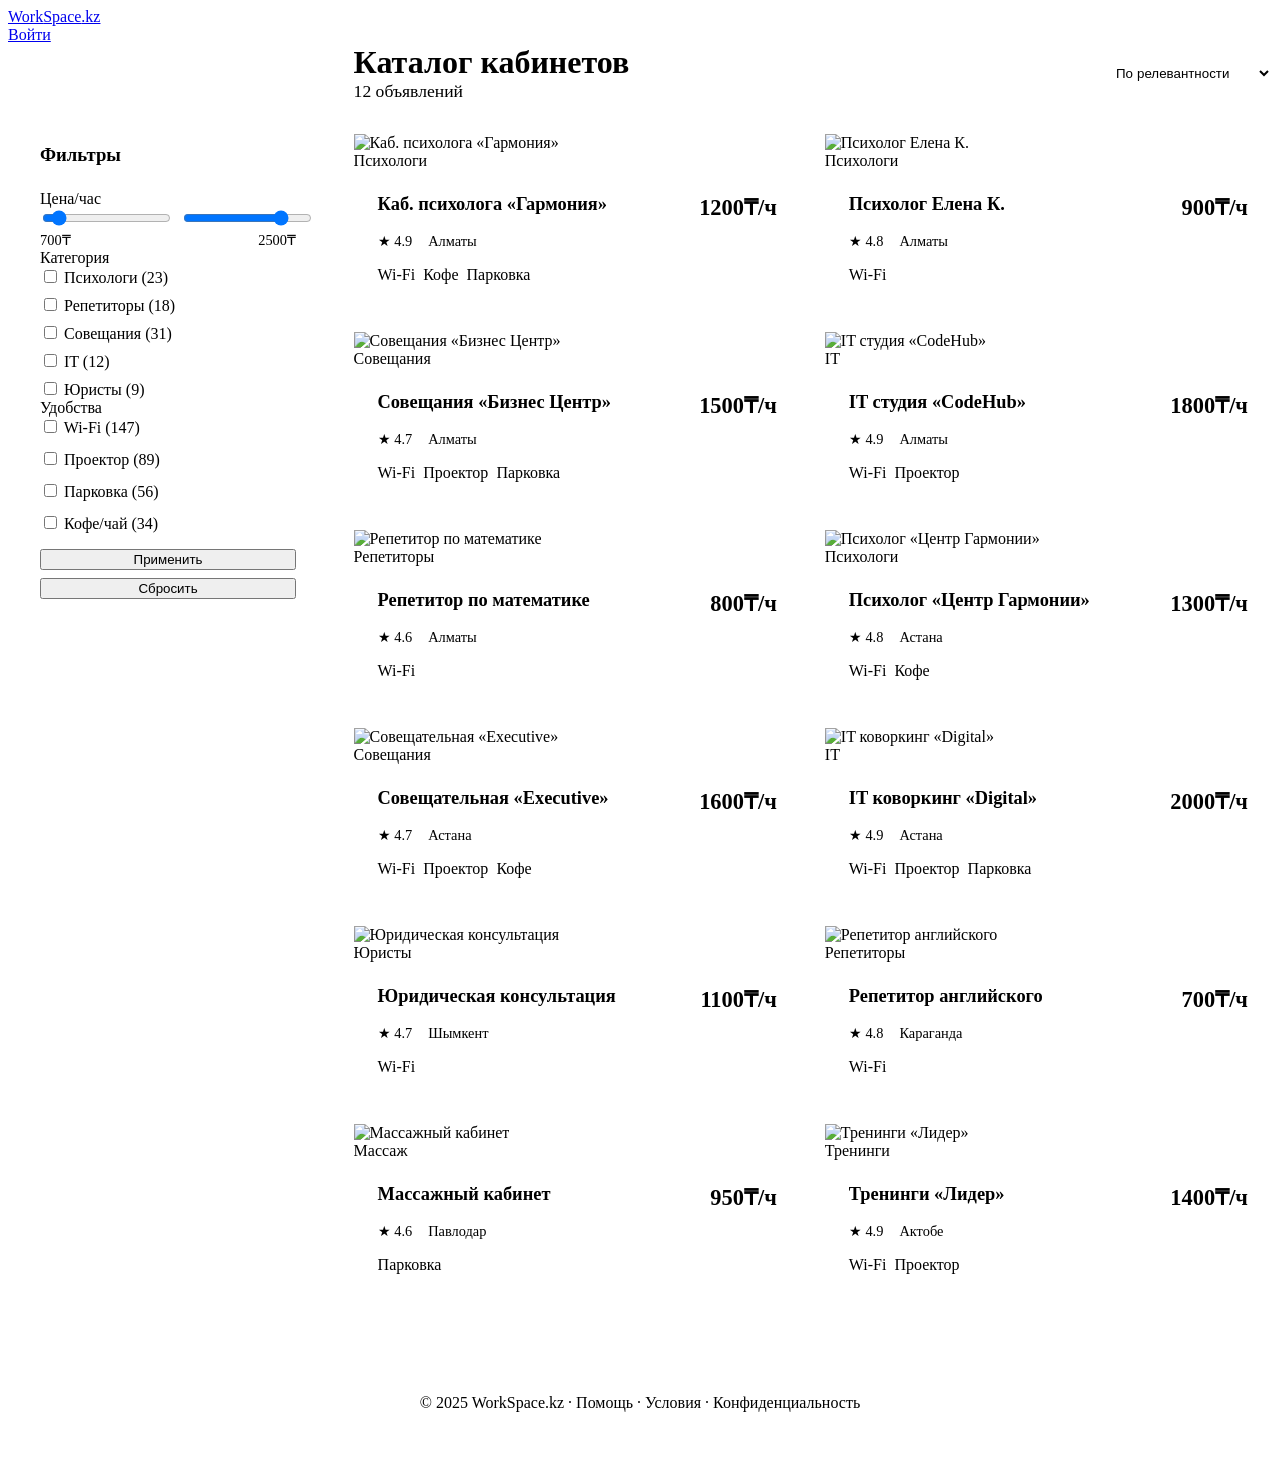
==== catalog.html @ 1d8a9a51 "feat: Enhance PWA capabilities and improve user experience - Added data attributes to body tags in i" ====
<!DOCTYPE html>
<html lang="ru">
<head>
  <meta charset="UTF-8">
  <meta name="viewport" content="width=device-width, initial-scale=1.0">
  <title>Каталог кабинетов — WorkSpace.kz</title>
  <link rel="preconnect" href="https://fonts.googleapis.com">
  <link rel="preconnect" href="https://fonts.gstatic.com" crossorigin>
  <link href="https://fonts.googleapis.com/css2?family=Syne:wght@400;600;700;800&family=DM+Sans:wght@300;400;500;600&display=swap" rel="stylesheet">
  <link rel="stylesheet" href="styles.css">
</head>
<body data-page="catalog">
<header>
  <a href="index.html" class="logo">Work<span>Space</span>.kz</a>
  <div class="nav-right" id="navRight">
    <a href="login.html" class="header-back">Войти</a>
  </div>
</header>

<main style="display: flex; align-items: flex-start; gap: 2vw; width: 100%;" id="catalogMain">
  <!-- Filters Sidebar -->
  <div id="filtersSidebar" style="position: sticky; top: 80px; width: 320px; height: fit-content; padding: 2rem 0; flex-shrink: 0;">
    <div class="page-card" style="padding: 2rem;">
      <div style="display:flex;justify-content:space-between;align-items:center;margin-bottom:1.5rem;">
        <h3 style="margin:0;">Фильтры</h3>
        <button id="filtersCloseBtn" onclick="toggleFilters()" style="display:none;background:none;border:none;color:var(--tx2);font-size:1.4rem;cursor:pointer;line-height:1;">×</button>
      </div>
      
      <!-- Price -->
      <div class="field-group">
        <label>Цена/час</label>
        <div style="display: flex; gap: 0.5rem;">
          <input type="range" id="priceMin" min="500" max="3000" value="700" style="flex: 1;">
          <input type="range" id="priceMax" min="500" max="3000" value="2500" style="flex: 1;">
        </div>
        <div style="display: flex; justify-content: space-between; font-size: 0.9rem; color: var(--tx2); margin-top: 0.25rem;">
          <span id="priceMinVal">700₸</span>
          <span id="priceMaxVal">2500₸</span>
        </div>
      </div>
      
      <!-- Category -->
      <div class="field-group">
        <label>Категория</label>
        <div style="display: flex; flex-direction: column; gap: 0.5rem;">
          <label><input type="checkbox" value="психолог"> Психологи (23)</label>
          <label><input type="checkbox" value="репетитор"> Репетиторы (18)</label>
          <label><input type="checkbox" value="совещание"> Совещания (31)</label>
          <label><input type="checkbox" value="IT"> IT (12)</label>
          <label><input type="checkbox" value="юрист"> Юристы (9)</label>
        </div>
      </div>
      
      <!-- Amenities -->
      <div class="field-group">
        <label>Удобства</label>
        <div style="display: flex; flex-direction: column; gap: 0.75rem;">
          <label><input type="checkbox" value="Wi-Fi"> Wi-Fi (147)</label>
          <label><input type="checkbox" value="Проектор"> Проектор (89)</label>
          <label><input type="checkbox" value="Парковка"> Парковка (56)</label>
          <label><input type="checkbox" value="Кофе"> Кофе/чай (34)</label>
        </div>
      </div>
      
      <button class="btn-primary" onclick="applyCatalogFilters()" style="width: 100%; margin-top: 1rem;">Применить</button>
      <button class="btn-secondary" onclick="resetFilters()" style="width: 100%; margin-top: 0.5rem;">Сбросить</button>
    </div>
  </div>

  <!-- Results -->
  <div style="flex: 1; min-width: 0;">
    <div style="display: flex; justify-content: space-between; align-items: center; margin-bottom: 2rem; flex-wrap: wrap; gap: 1rem;">
      <div>
        <h1 style="margin: 0; font-size: 2rem;">Каталог кабинетов</h1>
        <div id="resultsCount" style="color: var(--tx2); font-size: 1.1rem;">147 объявлений</div>
      </div>
      <div style="display: flex; gap: 1rem; flex-wrap: wrap; align-items: center;">
        <!-- Mobile filter toggle -->
        <button id="filterToggleBtn" onclick="toggleFilters()" style="display:none;padding:0.75rem 1rem;border:1px solid var(--bd);border-radius:var(--r-sm);background:var(--bg3);color:var(--tx);font-size:0.85rem;cursor:pointer;font-family:'DM Sans',sans-serif;font-weight:600;">
          🔧 Фильтры
        </button>
        <select id="sortSelect" style="padding: 0.75rem; border: 1px solid var(--bd); border-radius: var(--r-sm); background: var(--bg3); color: var(--tx); font-family:'DM Sans',sans-serif;">
          <option>По релевантности</option>
          <option>По цене (мин→макс)</option>
          <option>По рейтингу</option>
          <option>Новизна</option>
        </select>
      </div>
    </div>

    <div id="catalogLoader" style="display: flex; align-items: center; justify-content: center; padding: 4rem; color: var(--tx2);">
      <div style="width: 40px; height: 40px; border: 4px solid var(--bg3); border-top-color: var(--accent); border-radius: 50%; animation: spin 1s linear infinite;"></div>
      <span style="margin-left: 1rem;">Загрузка...</span>
    </div>
    
    <div id="catalogGrid" class="spaces-grid" style="display: none; grid-template-columns: repeat(auto-fill, minmax(340px, 1fr)); gap: 1.5rem;"></div>
  </div>
</main>

<footer style="text-align: center; padding: 3rem 2rem; color: var(--tx2); border-top: 1px solid var(--bd); margin-top: 3rem;">
  © 2025 WorkSpace.kz · Помощь · Условия · Конфиденциальность
</footer>

<div id="toast" class="toast"></div>

<script src="db.js"></script>
<script src="auth.js"></script>
<script src="api.js"></script>
<script src="data.js"></script>
<script src="main.js" defer></script>

<!-- PWA Service Worker -->
<script>
if ('serviceWorker' in navigator) {
  navigator.serviceWorker.register('/sw.js');
}
</script>

<style>
@media (max-width: 900px) {
  #catalogMain { flex-direction: column !important; }
  #filtersSidebar {
    position: static !important;
    width: 100% !important;
    padding: 0 !important;
    display: none;
  }
  #filtersSidebar.open { display: block; }
  #filterToggleBtn { display: flex !important; align-items: center; gap: 0.4rem; }
  #filtersCloseBtn { display: block !important; }
}
@media (max-width: 600px) {
  #catalogMain > div:last-child { padding-left: 0 !important; }
  #catalogGrid { grid-template-columns: 1fr !important; }
}
</style>
<script>
function toggleFilters() {
  document.getElementById('filtersSidebar').classList.toggle('open');
}

let catalogFilters = {};

async function loadCatalog() {
  updateNavbar(AuthManager?.currentUser || null);
  document.getElementById('catalogLoader').style.display = 'flex';
  document.getElementById('catalogGrid').style.display = 'none';

  try {
    await WorkSpaceDB.dbReady;
    const rooms = await Data.getRooms(catalogFilters);
    displayCatalogRooms(rooms);
    document.getElementById('resultsCount').textContent = `${rooms.length} объявлений`;
  } catch(e) {
    console.error('Catalog load error:', e);
    document.getElementById('catalogLoader').innerHTML = `<span style="color:var(--err);">Ошибка загрузки: ${e.message}</span>`;
    return;
  }

  document.getElementById('catalogLoader').style.display = 'none';
  document.getElementById('catalogGrid').style.display = 'grid';
}

function displayCatalogRooms(rooms) {
  const grid = document.getElementById('catalogGrid');
  grid.innerHTML = rooms.map(room => `
    <div class="space-card" onclick="window.open('room.html?id=${room.id}', '_self')" style="cursor: pointer;">
      <div class="space-img-container">
        <img src="${room.img || ''}" alt="${room.title}" class="space-img" onerror="this.onerror=null;this.src='https://placehold.co/600x400/18181C/5A5A62?text=Нет+фото';">
        <div class="card-label">${room.category}</div>
      </div>
      <div style="padding: 1.5rem;">
        <div style="display: flex; justify-content: space-between; margin-bottom: 0.75rem;">
          <h3 style="font-size: 1.15rem; margin: 0;">${room.title}</h3>
          <div style="font-size: 1.4rem; font-weight: 800; color: var(--accent);">${room.price}₸/ч</div>
        </div>
        <div style="display: flex; gap: 1rem; margin-bottom: 1rem; font-size: 0.9rem;">
          <div style="color: var(--ok);">★ ${room.rating}</div>
          <div style="color: var(--tx2);">${room.city}</div>
        </div>
        <div style="display: flex; flex-wrap: wrap; gap: 0.5rem;">
          ${room.amenities.slice(0, 3).map(a => `<span class="badge">${a}</span>`).join('')}
          ${room.amenities.length > 3 ? '<span class="badge">+ещё</span>' : ''}
        </div>
      </div>
    </div>
  `).join('');
}

function applyCatalogFilters() {
  catalogFilters.priceMin = parseInt(document.getElementById('priceMin').value);
  catalogFilters.priceMax = parseInt(document.getElementById('priceMax').value);
  loadCatalog();
}

function resetFilters() {
  catalogFilters = {};
  document.getElementById('priceMin').value = '700';
  document.getElementById('priceMax').value = '2500';
  document.querySelectorAll('input[type="checkbox"]').forEach(cb => cb.checked = false);
  loadCatalog();
}

document.addEventListener('DOMContentLoaded', loadCatalog);
</script>
</body>
</html>
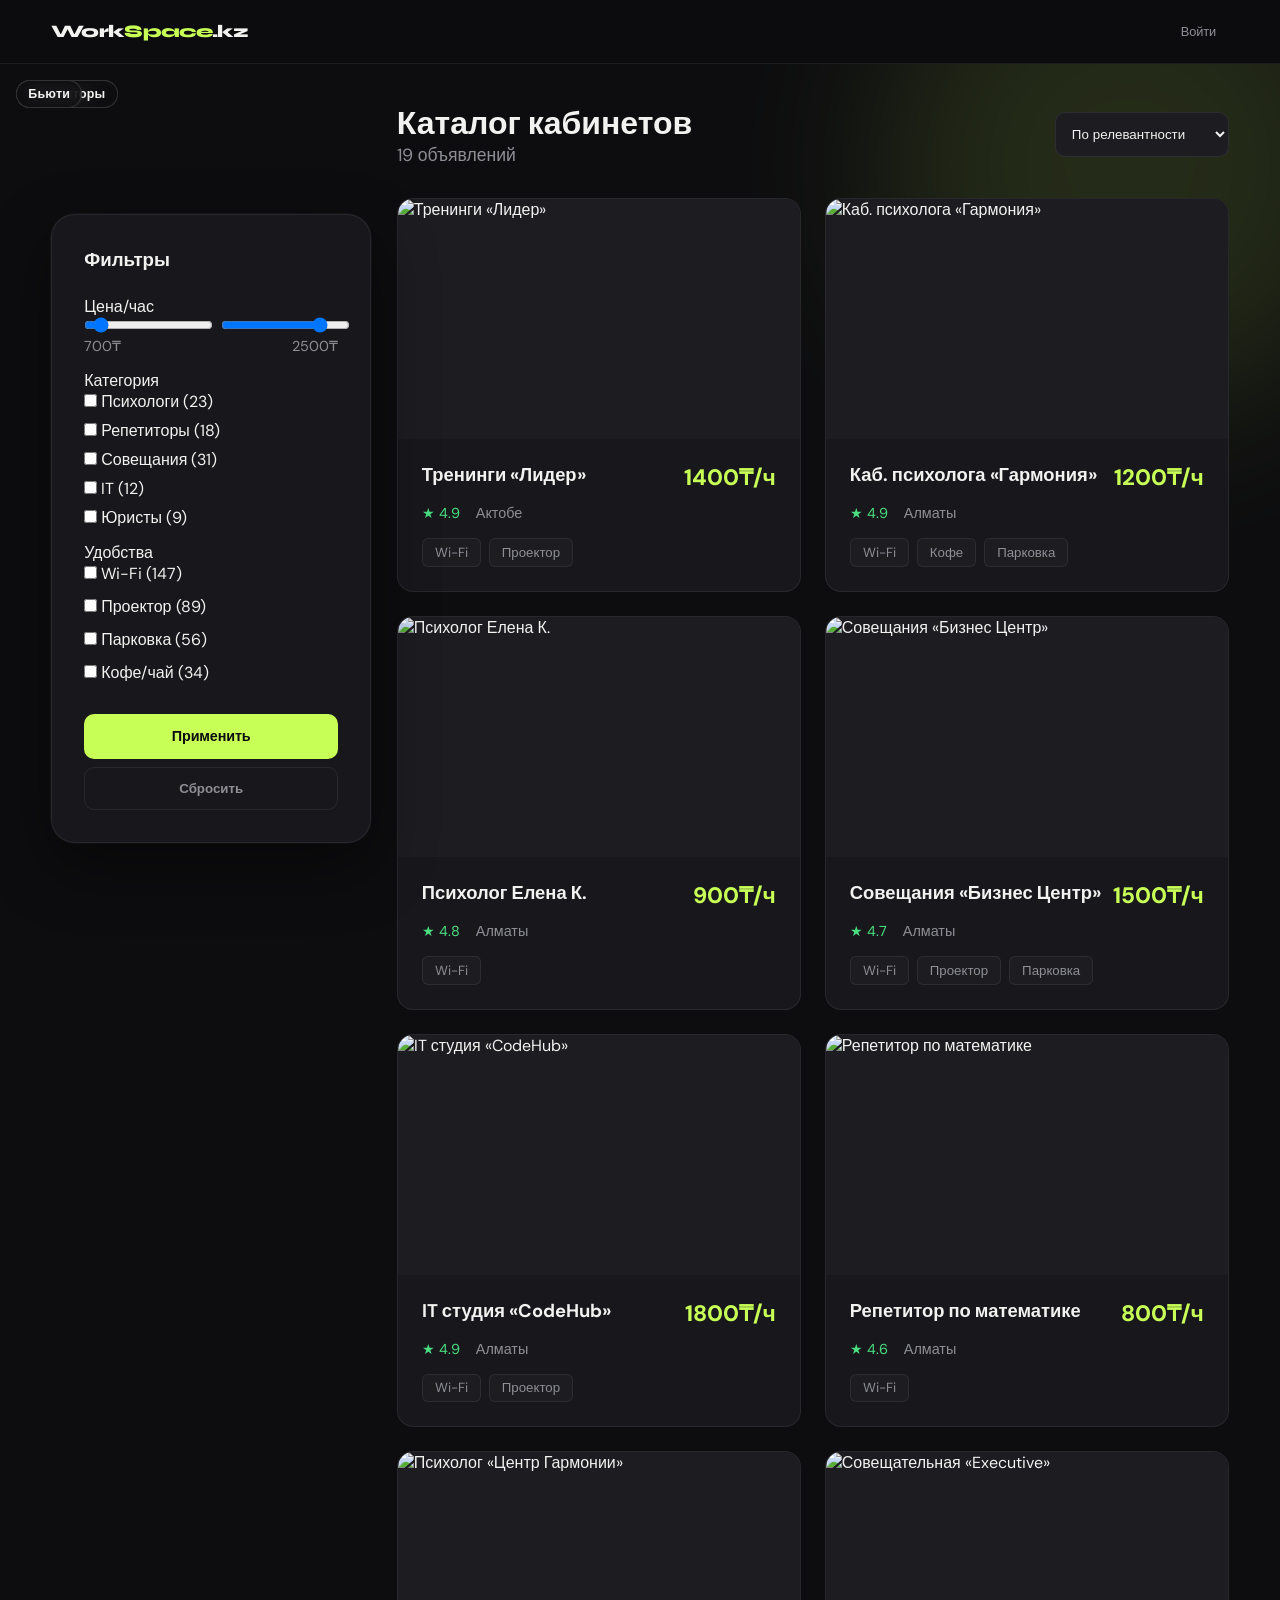
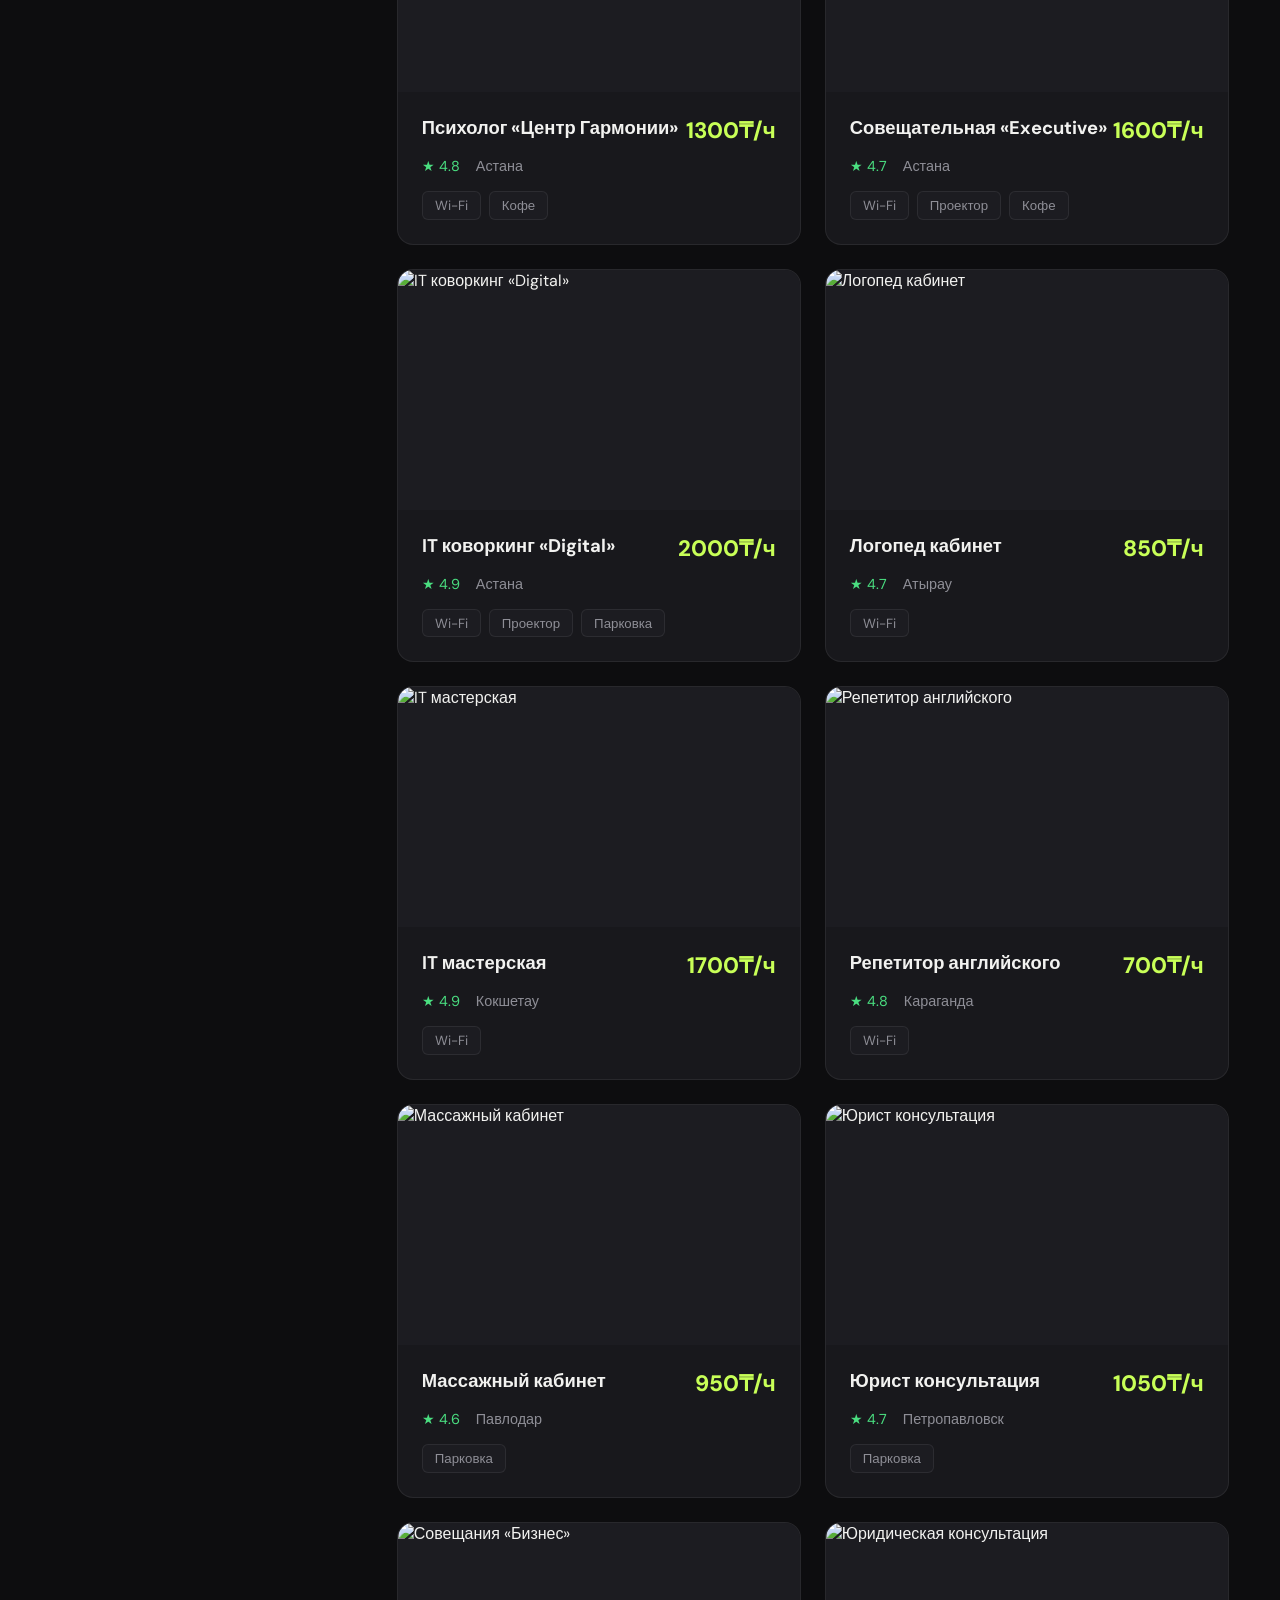
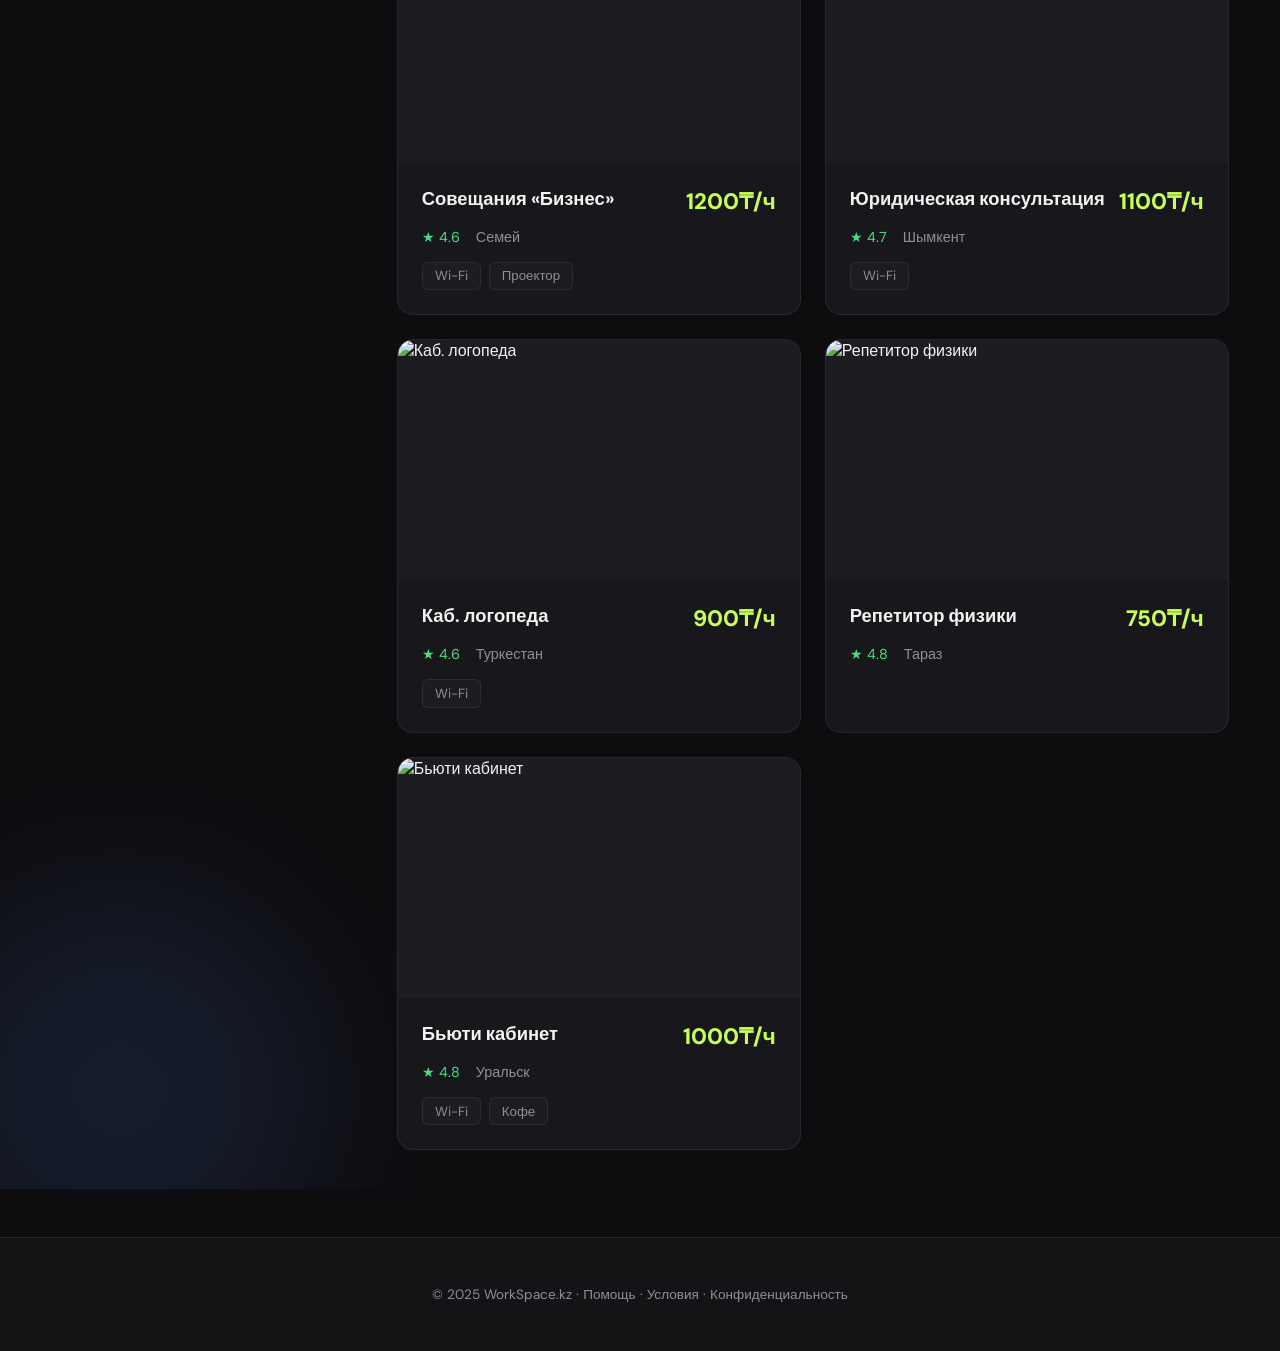
==== commit a913f105: "refactor: remove redundant inline scripts and styles from catalog.html to improve code structure and" ====
--- a/catalog.html
+++ b/catalog.html
@@ -1,169 +1,213 @@
 <!DOCTYPE html>
 <html lang="ru">
+
 <head>
   <meta charset="UTF-8">
   <meta name="viewport" content="width=device-width, initial-scale=1.0">
   <title>Каталог кабинетов — WorkSpace.kz</title>
   <link rel="preconnect" href="https://fonts.googleapis.com">
   <link rel="preconnect" href="https://fonts.gstatic.com" crossorigin>
-  <link href="https://fonts.googleapis.com/css2?family=Syne:wght@400;600;700;800&family=DM+Sans:wght@300;400;500;600&display=swap" rel="stylesheet">
+  <link
+    href="https://fonts.googleapis.com/css2?family=Syne:wght@400;600;700;800&family=DM+Sans:wght@300;400;500;600&display=swap"
+    rel="stylesheet">
   <link rel="stylesheet" href="styles.css">
 </head>
+
 <body data-page="catalog">
-<header>
-  <a href="index.html" class="logo">Work<span>Space</span>.kz</a>
-  <div class="nav-right" id="navRight">
-    <a href="login.html" class="header-back">Войти</a>
-  </div>
-</header>
-
-<main style="display: flex; align-items: flex-start; gap: 2vw; width: 100%;" id="catalogMain">
-  <!-- Filters Sidebar -->
-  <div id="filtersSidebar" style="position: sticky; top: 80px; width: 320px; height: fit-content; padding: 2rem 0; flex-shrink: 0;">
-    <div class="page-card" style="padding: 2rem;">
-      <div style="display:flex;justify-content:space-between;align-items:center;margin-bottom:1.5rem;">
-        <h3 style="margin:0;">Фильтры</h3>
-        <button id="filtersCloseBtn" onclick="toggleFilters()" style="display:none;background:none;border:none;color:var(--tx2);font-size:1.4rem;cursor:pointer;line-height:1;">×</button>
-      </div>
-      
-      <!-- Price -->
-      <div class="field-group">
-        <label>Цена/час</label>
-        <div style="display: flex; gap: 0.5rem;">
-          <input type="range" id="priceMin" min="500" max="3000" value="700" style="flex: 1;">
-          <input type="range" id="priceMax" min="500" max="3000" value="2500" style="flex: 1;">
-        </div>
-        <div style="display: flex; justify-content: space-between; font-size: 0.9rem; color: var(--tx2); margin-top: 0.25rem;">
-          <span id="priceMinVal">700₸</span>
-          <span id="priceMaxVal">2500₸</span>
-        </div>
-      </div>
-      
-      <!-- Category -->
-      <div class="field-group">
-        <label>Категория</label>
-        <div style="display: flex; flex-direction: column; gap: 0.5rem;">
-          <label><input type="checkbox" value="психолог"> Психологи (23)</label>
-          <label><input type="checkbox" value="репетитор"> Репетиторы (18)</label>
-          <label><input type="checkbox" value="совещание"> Совещания (31)</label>
-          <label><input type="checkbox" value="IT"> IT (12)</label>
-          <label><input type="checkbox" value="юрист"> Юристы (9)</label>
-        </div>
-      </div>
-      
-      <!-- Amenities -->
-      <div class="field-group">
-        <label>Удобства</label>
-        <div style="display: flex; flex-direction: column; gap: 0.75rem;">
-          <label><input type="checkbox" value="Wi-Fi"> Wi-Fi (147)</label>
-          <label><input type="checkbox" value="Проектор"> Проектор (89)</label>
-          <label><input type="checkbox" value="Парковка"> Парковка (56)</label>
-          <label><input type="checkbox" value="Кофе"> Кофе/чай (34)</label>
-        </div>
-      </div>
-      
-      <button class="btn-primary" onclick="applyCatalogFilters()" style="width: 100%; margin-top: 1rem;">Применить</button>
-      <button class="btn-secondary" onclick="resetFilters()" style="width: 100%; margin-top: 0.5rem;">Сбросить</button>
-    </div>
-  </div>
-
-  <!-- Results -->
-  <div style="flex: 1; min-width: 0;">
-    <div style="display: flex; justify-content: space-between; align-items: center; margin-bottom: 2rem; flex-wrap: wrap; gap: 1rem;">
-      <div>
-        <h1 style="margin: 0; font-size: 2rem;">Каталог кабинетов</h1>
-        <div id="resultsCount" style="color: var(--tx2); font-size: 1.1rem;">147 объявлений</div>
-      </div>
-      <div style="display: flex; gap: 1rem; flex-wrap: wrap; align-items: center;">
-        <!-- Mobile filter toggle -->
-        <button id="filterToggleBtn" onclick="toggleFilters()" style="display:none;padding:0.75rem 1rem;border:1px solid var(--bd);border-radius:var(--r-sm);background:var(--bg3);color:var(--tx);font-size:0.85rem;cursor:pointer;font-family:'DM Sans',sans-serif;font-weight:600;">
-          🔧 Фильтры
-        </button>
-        <select id="sortSelect" style="padding: 0.75rem; border: 1px solid var(--bd); border-radius: var(--r-sm); background: var(--bg3); color: var(--tx); font-family:'DM Sans',sans-serif;">
-          <option>По релевантности</option>
-          <option>По цене (мин→макс)</option>
-          <option>По рейтингу</option>
-          <option>Новизна</option>
-        </select>
-      </div>
-    </div>
-
-    <div id="catalogLoader" style="display: flex; align-items: center; justify-content: center; padding: 4rem; color: var(--tx2);">
-      <div style="width: 40px; height: 40px; border: 4px solid var(--bg3); border-top-color: var(--accent); border-radius: 50%; animation: spin 1s linear infinite;"></div>
-      <span style="margin-left: 1rem;">Загрузка...</span>
-    </div>
-    
-    <div id="catalogGrid" class="spaces-grid" style="display: none; grid-template-columns: repeat(auto-fill, minmax(340px, 1fr)); gap: 1.5rem;"></div>
-  </div>
-</main>
-
-<footer style="text-align: center; padding: 3rem 2rem; color: var(--tx2); border-top: 1px solid var(--bd); margin-top: 3rem;">
-  © 2025 WorkSpace.kz · Помощь · Условия · Конфиденциальность
-</footer>
-
-<div id="toast" class="toast"></div>
-
-<script src="db.js"></script>
-<script src="auth.js"></script>
-<script src="api.js"></script>
-<script src="data.js"></script>
-<script src="main.js" defer></script>
-
-<!-- PWA Service Worker -->
-<script>
-if ('serviceWorker' in navigator) {
-  navigator.serviceWorker.register('/sw.js');
-}
-</script>
-
-<style>
-@media (max-width: 900px) {
-  #catalogMain { flex-direction: column !important; }
-  #filtersSidebar {
-    position: static !important;
-    width: 100% !important;
-    padding: 0 !important;
-    display: none;
-  }
-  #filtersSidebar.open { display: block; }
-  #filterToggleBtn { display: flex !important; align-items: center; gap: 0.4rem; }
-  #filtersCloseBtn { display: block !important; }
-}
-@media (max-width: 600px) {
-  #catalogMain > div:last-child { padding-left: 0 !important; }
-  #catalogGrid { grid-template-columns: 1fr !important; }
-}
-</style>
-<script>
-function toggleFilters() {
-  document.getElementById('filtersSidebar').classList.toggle('open');
-}
-
-let catalogFilters = {};
-
-async function loadCatalog() {
-  updateNavbar(AuthManager?.currentUser || null);
-  document.getElementById('catalogLoader').style.display = 'flex';
-  document.getElementById('catalogGrid').style.display = 'none';
-
-  try {
-    await WorkSpaceDB.dbReady;
-    const rooms = await Data.getRooms(catalogFilters);
-    displayCatalogRooms(rooms);
-    document.getElementById('resultsCount').textContent = `${rooms.length} объявлений`;
-  } catch(e) {
-    console.error('Catalog load error:', e);
-    document.getElementById('catalogLoader').innerHTML = `<span style="color:var(--err);">Ошибка загрузки: ${e.message}</span>`;
-    return;
-  }
-
-  document.getElementById('catalogLoader').style.display = 'none';
-  document.getElementById('catalogGrid').style.display = 'grid';
-}
-
-function displayCatalogRooms(rooms) {
-  const grid = document.getElementById('catalogGrid');
-  grid.innerHTML = rooms.map(room => `
+  <header>
+    <a href="index.html" class="logo">Work<span>Space</span>.kz</a>
+    <div class="nav-right" id="navRight">
+      <a href="login.html" class="header-back">Войти</a>
+    </div>
+  </header>
+
+  <main style="display: flex; align-items: flex-start; gap: 2vw; width: 100%;" id="catalogMain">
+    <!-- Filters Sidebar -->
+    <div id="filtersSidebar"
+      style="position: sticky; top: 80px; width: 320px; height: fit-content; padding: 2rem 0; flex-shrink: 0;">
+      <div class="page-card" style="padding: 2rem;">
+        <div style="display:flex;justify-content:space-between;align-items:center;margin-bottom:1.5rem;">
+          <h3 style="margin:0;">Фильтры</h3>
+          <button id="filtersCloseBtn" onclick="toggleFilters()"
+            style="display:none;background:none;border:none;color:var(--tx2);font-size:1.4rem;cursor:pointer;line-height:1;">×</button>
+        </div>
+
+        <!-- Price -->
+        <div class="field-group">
+          <label>Цена/час</label>
+          <div style="display: flex; gap: 0.5rem;">
+            <input type="range" id="priceMin" min="500" max="3000" value="700" style="flex: 1;">
+            <input type="range" id="priceMax" min="500" max="3000" value="2500" style="flex: 1;">
+          </div>
+          <div
+            style="display: flex; justify-content: space-between; font-size: 0.9rem; color: var(--tx2); margin-top: 0.25rem;">
+            <span id="priceMinVal">700₸</span>
+            <span id="priceMaxVal">2500₸</span>
+          </div>
+        </div>
+
+        <!-- Category -->
+        <div class="field-group">
+          <label>Категория</label>
+          <div id="filterCategories" style="display: flex; flex-direction: column; gap: 0.5rem;">
+            <label><input type="checkbox" value="психологи"> Психологи (23)</label>
+            <label><input type="checkbox" value="репетиторы"> Репетиторы (18)</label>
+            <label><input type="checkbox" value="совещания"> Совещания (31)</label>
+            <label><input type="checkbox" value="IT"> IT (12)</label>
+            <label><input type="checkbox" value="юристы"> Юристы (9)</label>
+          </div>
+        </div>
+
+        <!-- Amenities -->
+        <div class="field-group">
+          <label>Удобства</label>
+          <div id="filterAmenities" style="display: flex; flex-direction: column; gap: 0.75rem;">
+            <label><input type="checkbox" value="Wi-Fi"> Wi-Fi (147)</label>
+            <label><input type="checkbox" value="Проектор"> Проектор (89)</label>
+            <label><input type="checkbox" value="Парковка"> Парковка (56)</label>
+            <label><input type="checkbox" value="Кофе"> Кофе/чай (34)</label>
+          </div>
+        </div>
+
+        <button class="btn-primary" onclick="applyCatalogFilters()"
+          style="width: 100%; margin-top: 1rem;">Применить</button>
+        <button class="btn-secondary" onclick="resetFilters()"
+          style="width: 100%; margin-top: 0.5rem;">Сбросить</button>
+      </div>
+    </div>
+
+    <!-- Results -->
+    <div style="flex: 1; min-width: 0;">
+      <div
+        style="display: flex; justify-content: space-between; align-items: center; margin-bottom: 2rem; flex-wrap: wrap; gap: 1rem;">
+        <div>
+          <h1 style="margin: 0; font-size: 2rem;">Каталог кабинетов</h1>
+          <div id="resultsCount" style="color: var(--tx2); font-size: 1.1rem;">147 объявлений</div>
+        </div>
+        <div style="display: flex; gap: 1rem; flex-wrap: wrap; align-items: center;">
+          <!-- Mobile filter toggle -->
+          <button id="filterToggleBtn" onclick="toggleFilters()"
+            style="display:none;padding:0.75rem 1rem;border:1px solid var(--bd);border-radius:var(--r-sm);background:var(--bg3);color:var(--tx);font-size:0.85rem;cursor:pointer;font-family:'DM Sans',sans-serif;font-weight:600;">
+            🔧 Фильтры
+          </button>
+          <select id="sortSelect"
+            style="padding: 0.75rem; border: 1px solid var(--bd); border-radius: var(--r-sm); background: var(--bg3); color: var(--tx); font-family:'DM Sans',sans-serif;">
+            <option>По релевантности</option>
+            <option>По цене (мин→макс)</option>
+            <option>По рейтингу</option>
+            <option>Новизна</option>
+          </select>
+        </div>
+      </div>
+
+      <div id="catalogLoader"
+        style="display: flex; align-items: center; justify-content: center; padding: 4rem; color: var(--tx2);">
+        <div
+          style="width: 40px; height: 40px; border: 4px solid var(--bg3); border-top-color: var(--accent); border-radius: 50%; animation: spin 1s linear infinite;">
+        </div>
+        <span style="margin-left: 1rem;">Загрузка...</span>
+      </div>
+
+      <div id="catalogGrid" class="spaces-grid"
+        style="display: none; grid-template-columns: repeat(auto-fill, minmax(340px, 1fr)); gap: 1.5rem;"></div>
+    </div>
+  </main>
+
+  <footer
+    style="text-align: center; padding: 3rem 2rem; color: var(--tx2); border-top: 1px solid var(--bd); margin-top: 3rem;">
+    © 2025 WorkSpace.kz · Помощь · Условия · Конфиденциальность
+  </footer>
+
+  <div id="toast" class="toast"></div>
+
+  <script src="db.js"></script>
+  <script src="auth.js"></script>
+  <script src="api.js"></script>
+  <script src="data.js"></script>
+  <script src="main.js" defer></script>
+
+  <!-- PWA Service Worker -->
+  <script>
+    if ('serviceWorker' in navigator) {
+      navigator.serviceWorker.register('/sw.js');
+    }
+  </script>
+
+  <style>
+    @media (max-width: 900px) {
+      #catalogMain {
+        flex-direction: column !important;
+      }
+
+      #filtersSidebar {
+        position: static !important;
+        width: 100% !important;
+        padding: 0 !important;
+        display: none;
+      }
+
+      #filtersSidebar.open {
+        display: block;
+      }
+
+      #filterToggleBtn {
+        display: flex !important;
+        align-items: center;
+        gap: 0.4rem;
+      }
+
+      #filtersCloseBtn {
+        display: block !important;
+      }
+    }
+
+    @media (max-width: 600px) {
+      #catalogMain>div:last-child {
+        padding-left: 0 !important;
+      }
+
+      #catalogGrid {
+        grid-template-columns: 1fr !important;
+      }
+    }
+  </style>
+  <script>
+    function toggleFilters() {
+      document.getElementById('filtersSidebar').classList.toggle('open');
+    }
+
+    let catalogFilters = null;
+
+    async function loadCatalog() {
+      updateNavbar(Auth?.currentUser || null);
+      document.getElementById('catalogLoader').style.display = 'flex';
+      document.getElementById('catalogGrid').style.display = 'none';
+
+      if (!catalogFilters) {
+        catalogFilters = {};
+        const params = new URLSearchParams(window.location.search);
+        if (params.get('city')) catalogFilters.city = params.get('city');
+        if (params.get('cat')) catalogFilters.category = params.get('cat');
+      }
+
+      try {
+        await DB.ready;
+        const rooms = await Data.getRooms(catalogFilters);
+        displayCatalogRooms(rooms);
+        document.getElementById('resultsCount').textContent = `${rooms.length} объявлений`;
+      } catch (e) {
+        console.error('Catalog load error:', e);
+        document.getElementById('catalogLoader').innerHTML = `<span style="color:var(--err);">Ошибка загрузки: ${e.message}</span>`;
+        return;
+      }
+
+      document.getElementById('catalogLoader').style.display = 'none';
+      document.getElementById('catalogGrid').style.display = 'grid';
+    }
+
+    function displayCatalogRooms(rooms) {
+      const grid = document.getElementById('catalogGrid');
+      grid.innerHTML = rooms.map(room => `
     <div class="space-card" onclick="window.open('room.html?id=${room.id}', '_self')" style="cursor: pointer;">
       <div class="space-img-container">
         <img src="${room.img || ''}" alt="${room.title}" class="space-img" onerror="this.onerror=null;this.src='https://placehold.co/600x400/18181C/5A5A62?text=Нет+фото';">
@@ -185,23 +229,34 @@
       </div>
     </div>
   `).join('');
-}
-
-function applyCatalogFilters() {
-  catalogFilters.priceMin = parseInt(document.getElementById('priceMin').value);
-  catalogFilters.priceMax = parseInt(document.getElementById('priceMax').value);
-  loadCatalog();
-}
-
-function resetFilters() {
-  catalogFilters = {};
-  document.getElementById('priceMin').value = '700';
-  document.getElementById('priceMax').value = '2500';
-  document.querySelectorAll('input[type="checkbox"]').forEach(cb => cb.checked = false);
-  loadCatalog();
-}
-
-document.addEventListener('DOMContentLoaded', loadCatalog);
-</script>
+    }
+
+    function applyCatalogFilters() {
+      if (!catalogFilters) catalogFilters = {};
+      catalogFilters.priceMin = parseInt(document.getElementById('priceMin').value);
+      catalogFilters.priceMax = parseInt(document.getElementById('priceMax').value);
+
+      const cats = Array.from(document.querySelectorAll('#filterCategories input:checked')).map(cb => cb.value);
+      if (cats.length) catalogFilters.category = cats.join(',');
+      else delete catalogFilters.category;
+
+      const amens = Array.from(document.querySelectorAll('#filterAmenities input:checked')).map(cb => cb.value);
+      if (amens.length) catalogFilters.amenities = amens.join(',');
+      else delete catalogFilters.amenities;
+
+      loadCatalog();
+    }
+
+    function resetFilters() {
+      catalogFilters = {};
+      document.getElementById('priceMin').value = '700';
+      document.getElementById('priceMax').value = '2500';
+      document.querySelectorAll('input[type="checkbox"]').forEach(cb => cb.checked = false);
+      loadCatalog();
+    }
+
+    document.addEventListener('DOMContentLoaded', loadCatalog);
+  </script>
 </body>
+
 </html>
--- a/styles.css
+++ b/styles.css
@@ -0,0 +1,665 @@
+/* WorkSpace.kz - Dark Glassmorphism Theme (Unified from login.html) */
+
+/* ── Reset & Base ─────────────────────────────────────── */
+*, *::before, *::after { box-sizing: border-box; margin: 0; padding: 0; }
+
+:root {
+  --bg:        #0D0D0F;
+  --bg2:       #141417;
+  --bg3:       #1C1C21;
+  --card:      #18181C;
+  --bd:        rgba(255,255,255,0.07);
+  --bd2:       rgba(255,255,255,0.13);
+  --accent:    #C8FF57;
+  --accent2:   #A8E040;
+  --tx:        #F2F2F0;
+  --tx2:       #8E8E96;
+  --tx3:       #5A5A62;
+  --err:       #FF5C5C;
+  --err-bg:    rgba(255,92,92,0.10);
+  --ok:        #4ADE80;
+  --ok-bg:     rgba(74,222,128,0.10);
+  --warn:      #FACC15;
+  --warn-bg:   rgba(250,204,21,0.10);
+  --r:         16px;
+  --r-sm:      10px;
+  --r-lg:      24px;
+  --sh-sm:     0 8px 32px rgba(0,0,0,0.35);
+  --sh-lg:     0 24px 64px rgba(0,0,0,0.45), 0 0 0 1px rgba(255,255,255,0.04);
+  --sh-hover:  0 32px 80px rgba(0,0,0,0.6), 0 0 0 1px rgba(200,255,87,0.15);
+  --trans:     all 0.4s cubic-bezier(0.16, 1, 0.3, 1);
+}
+
+html { scroll-behavior: smooth; }
+
+body {
+  font-family: 'DM Sans', -apple-system, sans-serif;
+  background: var(--bg);
+  color: var(--tx);
+  min-height: 100dvh;
+  display: grid;
+  grid-template-rows: auto 1fr auto;
+}
+
+/* ── Header (Glassmorphism) ────────────────────────────── */
+header {
+  display: flex;
+  align-items: center;
+  justify-content: space-between;
+  padding: 0 4vw;
+  height: 64px;
+  border-bottom: 1px solid var(--bd);
+  background: rgba(13,13,15,0.7);
+  backdrop-filter: blur(24px);
+  -webkit-backdrop-filter: blur(24px);
+  position: sticky;
+  top: 0;
+  z-index: 100;
+}
+
+.logo {
+  font-family: 'Syne', sans-serif;
+  font-size: 1.1rem;
+  font-weight: 800;
+  color: var(--tx);
+  text-decoration: none;
+  letter-spacing: -0.04em;
+}
+.logo span { color: var(--accent); }
+
+.header-back, .nav-right a {
+  font-size: 0.8rem;
+  color: var(--tx2);
+  text-decoration: none;
+  display: flex;
+  align-items: center;
+  gap: 8px;
+  transition: var(--trans);
+  letter-spacing: -0.01em;
+  padding: 0.4rem 0.8rem;
+  border-radius: var(--r-sm);
+}
+.header-back:hover, .nav-right a:hover { 
+  color: var(--tx);
+  background: var(--bg2);
+}
+.nav-right { display: flex; gap: 0.5rem; }
+
+/* ── Main Layout ───────────────────────────────────────── */
+main {
+  padding: 3vw 4vw;
+  position: relative;
+  overflow: hidden;
+  max-width: 100%;
+}
+
+main::before, main::after {
+  content: '';
+  position: absolute;
+  border-radius: 50%;
+  pointer-events: none;
+  filter: blur(80px);
+  opacity: 0.12;
+  z-index: -1;
+}
+main::before {
+  width: 500px; height: 500px;
+  background: var(--accent);
+  top: -150px; right: -100px;
+}
+main::after {
+  width: 400px; height: 400px;
+  background: #5C8AFF;
+  bottom: -100px; left: -80px;
+}
+
+/* ── Page Card (Generalized auth-card) ─────────────────── */
+.page-card, .auth-card {
+  position: relative;
+  z-index: 1;
+  width: 100%;
+  background: var(--card);
+  border: 1px solid var(--bd);
+  border-radius: var(--r-lg);
+  padding: 2.25rem;
+  box-shadow: var(--sh-lg);
+  animation: fadeUp 0.35s ease both;
+}
+
+@keyframes fadeUp {
+  from { opacity: 0; transform: translateY(16px); }
+  to   { opacity: 1; transform: translateY(0); }
+}
+
+.card-eyebrow {
+  font-size: 0.75rem;
+  font-weight: 700;
+  letter-spacing: 0.15em;
+  text-transform: uppercase;
+  color: var(--tx3);
+  margin-bottom: 0.5rem;
+}
+.card-title {
+  font-family: 'Syne', sans-serif;
+  font-size: 2.2rem;
+  font-weight: 800;
+  letter-spacing: -0.04em;
+  color: var(--tx);
+  margin-bottom: 1.75rem;
+  line-height: 1.1;
+}
+
+/* ── Grids ─────────────────────────────────────────────── */
+.spaces-grid, .grid {
+  display: grid;
+  grid-template-columns: repeat(auto-fill, minmax(320px, 1fr));
+  gap: 2vw;
+  margin-top: 2rem;
+}
+
+@media (min-width: 1400px) {
+  .spaces-grid {
+    grid-template-columns: repeat(auto-fill, minmax(360px, 1fr));
+  }
+}
+@media (min-width: 1800px) {
+  .spaces-grid {
+    grid-template-columns: repeat(auto-fill, minmax(420px, 1fr));
+  }
+}
+
+.space-card, .card {
+  background: var(--card);
+  border: 1px solid var(--bd);
+  border-radius: var(--r);
+  overflow: hidden;
+  transition: var(--trans);
+  cursor: pointer;
+  height: 100%;
+}
+.space-card:hover, .card:hover {
+  transform: translateY(-6px);
+  box-shadow: var(--sh-hover);
+  border-color: var(--bd2);
+}
+
+.space-img-container {
+  height: 240px;
+  background: var(--bg3);
+  overflow: hidden;
+}
+.space-img {
+  width: 100%; height: 100%;
+  object-fit: cover;
+  transition: transform 0.3s;
+}
+.space-card:hover .space-img { transform: scale(1.05); }
+
+/* ── Hero Section ──────────────────────────────────────── */
+.hero {
+  background: linear-gradient(135deg, var(--bg) 0%, var(--bg2) 50%, rgba(13,13,15,0.6) 100%);
+  text-align: center;
+  padding: 6vw 4vw;
+  border-radius: var(--r-lg);
+  margin-bottom: 2vw;
+  position: relative;
+  overflow: hidden;
+}
+.hero::before {
+  content: '';
+  position: absolute;
+  inset: 0;
+  background: radial-gradient(circle at 30% 20%, var(--accent) 0%, transparent 50%),
+              radial-gradient(circle at 80% 80%, #5C8AFF 0%, transparent 50%);
+  opacity: 0.08;
+}
+
+/* ── Tabs & Filters ────────────────────────────────────── */
+.tabs, .filter-strip {
+  display: flex;
+  gap: 3px;
+  background: var(--bg3);
+  border-radius: var(--r-sm);
+  padding: 3px;
+  margin-bottom: 1.75rem;
+  border: 1px solid var(--bd);
+  overflow-x: auto;
+}
+.tab-btn, .ftag {
+  flex: 1;
+  white-space: nowrap;
+  padding: 0.5rem 1rem;
+  border: none;
+  border-radius: 7px;
+  font-family: 'DM Sans', sans-serif;
+  font-size: 0.875rem;
+  font-weight: 600;
+  cursor: pointer;
+  background: transparent;
+  color: var(--tx3);
+  transition: all 0.18s ease;
+  letter-spacing: -0.01em;
+  min-width: 0;
+}
+.tab-btn:hover, .ftag:hover { color: var(--tx2); }
+.tab-btn.active, .ftag.on {
+  background: var(--bg2);
+  color: var(--tx);
+  border: 1px solid var(--bd2);
+  box-shadow: 0 2px 8px rgba(0,0,0,0.3);
+}
+
+/* ── Forms & Fields ────────────────────────────────────── */
+.field-group { margin-bottom: 0.9rem; }
+.field-row { display: grid; grid-template-columns: 1fr 1fr; gap: 10px; }
+
+.field-label {
+  display: flex;
+  justify-content: space-between;
+  align-items: center;
+  font-size: 0.78rem;
+  font-weight: 600;
+  color: var(--tx2);
+  margin-bottom: 6px;
+  letter-spacing: 0.01em;
+}
+.field-label a { color: var(--accent); text-decoration: none; font-weight: 500; transition: opacity 0.15s; }
+.field-label a:hover { opacity: 0.75; }
+
+.field {
+  width: 100%;
+  padding: 0.72rem 1rem;
+  background: var(--bg3);
+  border: 1px solid var(--bd);
+  border-radius: var(--r-sm);
+  font-family: 'DM Sans', sans-serif;
+  font-size: 0.9rem;
+  font-weight: 400;
+  color: var(--tx);
+  outline: none;
+  transition: all 0.15s;
+}
+.field::placeholder { color: var(--tx3); }
+.field:hover { border-color: var(--bd2); }
+.field:focus {
+  border-color: var(--accent);
+  background: rgba(200,255,87,0.04);
+  box-shadow: 0 0 0 3px rgba(200,255,87,0.12);
+}
+.field.is-error { border-color: var(--err); }
+.field.is-ok { border-color: var(--ok); }
+
+.field-icon-btn {
+  position: absolute; right: 10px; top: 50%;
+  transform: translateY(-50%);
+  background: none; border: none;
+  cursor: pointer;
+  color: var(--tx3);
+  padding: 4px;
+  transition: color 0.15s;
+}
+.field-icon-btn:hover { color: var(--tx2); }
+
+/* ── Buttons ───────────────────────────────────────────── */
+.btn-primary, .btn {
+  padding: 0.85rem 1.5rem;
+  background: var(--accent);
+  color: #0D0D0F;
+  border: none;
+  border-radius: var(--r-sm);
+  font-family: 'DM Sans', sans-serif;
+  font-size: 0.9rem;
+  font-weight: 700;
+  cursor: pointer;
+  transition: var(--trans);
+  letter-spacing: -0.01em;
+  position: relative;
+  overflow: hidden;
+}
+.btn-primary:hover { 
+  background: var(--accent2); 
+  box-shadow: 0 8px 32px rgba(200,255,87,0.3); 
+  transform: translateY(-2px);
+}
+.btn-primary:active { transform: scale(0.99); }
+.btn-primary:disabled { 
+  background: var(--bg3); color: var(--tx3); cursor: not-allowed; 
+}
+
+.btn-secondary {
+  width: 100%;
+  padding: 0.75rem 1.5rem;
+  background: transparent;
+  color: var(--tx2);
+  border: 1px solid var(--bd);
+  border-radius: var(--r-sm);
+  font-family: 'DM Sans', sans-serif;
+  font-size: 0.83rem;
+  font-weight: 600;
+  cursor: pointer;
+  transition: all 0.15s;
+  display: flex; align-items: center; justify-content: center; gap: 7px;
+}
+.btn-secondary:hover { 
+  background: var(--bg3); color: var(--tx); border-color: var(--bd2); 
+}
+
+.btn-loading::after {
+  content: '';
+  display: inline-block;
+  width: 14px; height: 14px;
+  border: 2px solid rgba(13,13,15,0.3);
+  border-top-color: #0D0D0F;
+  border-radius: 50%;
+  animation: spin 0.6s linear infinite;
+  margin-left: 8px;
+}
+@keyframes spin { to { transform: rotate(360deg); } }
+
+/* ── Status & Badges ───────────────────────────────────── */
+.status-badge {
+  display: flex; align-items: center; gap: 8px;
+  padding: 0.55rem 0.85rem;
+  border-radius: var(--r-sm);
+  font-size: 0.78rem;
+  font-weight: 500;
+  margin-bottom: 1.25rem;
+  letter-spacing: -0.01em;
+}
+.status-badge.ready  { background: var(--ok-bg);   color: var(--ok);   border: 1px solid rgba(74,222,128,0.15); }
+.status-badge.loading{ background: var(--warn-bg);  color: var(--warn);  border: 1px solid rgba(250,204,21,0.15); }
+.status-badge.error  { background: var(--err-bg);   color: var(--err);   border: 1px solid rgba(255,92,92,0.15); }
+
+.status-dot {
+  width: 6px; height: 6px;
+  border-radius: 50%;
+  flex-shrink: 0;
+}
+.status-badge.ready   .status-dot { background: var(--ok); }
+.status-badge.loading .status-dot { background: var(--warn); animation: pulseDot 1s infinite; }
+.status-badge.error   .status-dot { background: var(--err); }
+
+@keyframes pulseDot {
+  0%, 100% { opacity: 1; transform: scale(1); }
+  50%      { opacity: 0.4; transform: scale(0.7); }
+}
+
+.badge, .info-chip {
+  display: flex; align-items: center; gap: 0.35rem;
+  font-size: 0.83rem; color: var(--tx2);
+  background: var(--bg3); border: 1px solid var(--bd);
+  padding: 0.3rem 0.75rem; border-radius: 6px;
+}
+
+/* ── Modals & Overlay ──────────────────────────────────── */
+.overlay {
+  position: fixed; inset: 0;
+  background: rgba(13,13,15,0.8);
+  backdrop-filter: blur(8px);
+  z-index: 300;
+  display: none;
+  align-items: center;
+  justify-content: center;
+  padding: 1rem;
+  animation: fadeIn 0.2s;
+}
+.overlay.open { display: flex; }
+
+.modal {
+  background: var(--card);
+  border: 1px solid var(--bd2);
+  border-radius: var(--r-lg);
+  max-width: 540px;
+  width: 100%;
+  max-height: 90vh;
+  overflow-y: auto;
+  box-shadow: var(--sh-lg);
+  animation: slideUp 0.25s ease;
+}
+.modal-hd {
+  display: flex; justify-content: space-between;
+  align-items: center;
+  padding: 1.5rem 1.75rem;
+  border-bottom: 1px solid var(--bd);
+  position: sticky; top: 0; background: var(--card);
+  backdrop-filter: blur(12px);
+}
+.close-btn {
+  width: 32px; height: 32px;
+  border-radius: var(--r-sm);
+  border: 1px solid var(--bd);
+  background: var(--bg3);
+  color: var(--tx2);
+  font-size: 1.1rem;
+  cursor: pointer;
+  display: flex; align-items: center; justify-content: center;
+  transition: all 0.15s;
+}
+.close-btn:hover { background: var(--bg2); color: var(--tx); }
+
+@keyframes fadeIn { from { opacity: 0; } to { opacity: 1; } }
+
+/* ── Slots & Calendar ──────────────────────────────────── */
+.slots-grid, .calendar-grid {
+  display: grid;
+  grid-template-columns: repeat(auto-fit, minmax(60px, 1fr));
+  gap: 0.75rem;
+}
+.slot {
+  padding: 0.75rem 0.5rem;
+  border: 2px solid var(--bd);
+  border-radius: var(--r-sm);
+  font-size: 0.85rem;
+  font-weight: 600;
+  text-align: center;
+  cursor: pointer;
+  transition: all 0.15s;
+  background: var(--bg3);
+  color: var(--tx2);
+}
+.slot:hover:not(.booked):not(.past) {
+  border-color: var(--accent);
+  background: rgba(200,255,87,0.1);
+}
+.slot.free { 
+  background: var(--ok-bg); 
+  color: var(--ok); 
+  border-color: var(--ok); 
+}
+.slot.free:hover, .slot.selected { 
+  background: var(--ok); 
+  color: white; 
+  box-shadow: 0 0 0 2px rgba(74,222,128,0.3); 
+}
+.slot.booked, .slot.past { 
+  background: var(--bg2); 
+  color: var(--tx3); 
+  cursor: default; 
+  opacity: 0.6; 
+}
+
+/* ── Divider ──────────────────────────────────────────── */
+.divider {
+  display: flex; align-items: center; gap: 12px;
+  margin: 1rem 0;
+}
+.divider-line { flex: 1; height: 1px; background: var(--bd); }
+.divider-text { font-size: 0.75rem; color: var(--tx3); font-weight: 500; }
+
+/* ── Toast ────────────────────────────────────────────── */
+.toast {
+  position: fixed;
+  bottom: 2rem; left: 50%;
+  transform: translateX(-50%) translateY(12px);
+  padding: 0.7rem 1.2rem;
+  border-radius: var(--r-sm);
+  font-size: 0.84rem;
+  font-weight: 600;
+  opacity: 0;
+  pointer-events: none;
+  transition: all 0.22s ease;
+  white-space: nowrap;
+  z-index: 9999;
+  letter-spacing: -0.01em;
+}
+.toast.show { 
+  opacity: 1; 
+  transform: translateX(-50%) translateY(0); 
+}
+.toast.default { background: var(--bg2); color: var(--tx); border: 1px solid var(--bd2); }
+.toast.success  { background: var(--ok-bg); color: var(--ok); border: 1px solid rgba(74,222,128,0.2); }
+.toast.error    { background: var(--err-bg); color: var(--err); border: 1px solid rgba(255,92,92,0.2); }
+
+/* ── Section ──────────────────────────────────────────── */
+.section {
+  padding: 4vw 0;
+  background: var(--bg2);
+  border-radius: var(--r-lg);
+  margin-bottom: 3vw;
+}
+.section-head {
+  display: flex; justify-content: space-between;
+  align-items: baseline; margin-bottom: 2rem;
+}
+.section-head a { 
+  font-size: 0.9rem; 
+  color: var(--accent); 
+  font-weight: 500; 
+  text-decoration: none; 
+}
+
+/* ── Footer ───────────────────────────────────────────── */
+footer {
+  text-align: center;
+  padding: 3vw 4vw;
+  font-size: 0.85rem;
+  color: var(--tx3);
+  border-top: 1px solid var(--bd);
+  background: var(--bg2);
+}
+footer a { 
+  color: var(--tx3); 
+  text-decoration: none; 
+}
+footer a:hover { color: var(--tx2); }
+
+/* ── Content wrapper ──────────────────────────────────── */
+.content-wrapper {
+  padding: 0 0 3vw;
+}
+
+/* ── Card label (category badge on card image) ─────────── */
+.card-label {
+  position: absolute;
+  top: 1rem; left: 1rem;
+  background: rgba(13,13,15,0.75);
+  backdrop-filter: blur(8px);
+  color: var(--tx);
+  font-size: 0.78rem;
+  font-weight: 600;
+  padding: 0.3rem 0.7rem;
+  border-radius: 20px;
+  border: 1px solid var(--bd2);
+  letter-spacing: 0.02em;
+}
+
+/* ── Footer links ─────────────────────────────────────── */
+.footer { padding: 4vw; background: var(--bg2); border-top: 1px solid var(--bd); }
+.footer-links {
+  display: flex; flex-wrap: wrap; gap: 1.5rem;
+  margin-bottom: 1.5rem;
+}
+.footer-links a { color: rgba(255,255,255,.5); text-decoration: none; font-size: 0.85rem; transition: color 0.15s; }
+.footer-links a:hover { color: var(--tx); }
+
+/* ── Dashboard UX ─────────────────────────────────────── */
+.stat-card {
+  padding: 1.5rem; text-align: center; display: flex; flex-direction: column; justify-content: center;
+}
+.stat-value { font-size: 2.2rem; font-weight: 800; font-family: 'Syne', sans-serif; line-height: 1; margin-bottom: 0.5rem; }
+.stat-label { font-size: 0.8rem; font-weight: 600; color: var(--tx3); text-transform: uppercase; letter-spacing: 0.05em; }
+
+.status-pill {
+  display: inline-flex; align-items: center; padding: 0.25rem 0.65rem; border-radius: 20px;
+  font-size: 0.75rem; font-weight: 700; letter-spacing: 0.02em; text-transform: uppercase;
+}
+.status-pill.CONFIRMED { background: var(--ok-bg); color: var(--ok); border: 1px solid rgba(74,222,128,0.2); }
+.status-pill.PENDING { background: var(--warn-bg); color: var(--warn); border: 1px solid rgba(250,204,21,0.2); }
+.status-pill.CANCELLED { background: var(--err-bg); color: var(--err); border: 1px solid rgba(255,92,92,0.2); }
+.status-pill.COMPLETED { background: rgba(255,255,255,0.1); color: var(--tx2); border: 1px solid var(--bd2); }
+
+.booking-card {
+  display: flex; gap: 1.25rem; align-items: center; justify-content: space-between;
+  padding: 1.5rem 1.75rem !important; transition: background 0.15s;
+}
+.booking-card:hover { background: var(--bg2); }
+
+.empty-state {
+  display: flex; flex-direction: column; align-items: center; justify-content: center;
+  padding: 4rem 2rem; text-align: center; color: var(--tx2); font-weight: 500;
+}
+.empty-state .icon { font-size: 3rem; margin-bottom: 1rem; opacity: 0.8; }
+
+@media (max-width: 1024px) {
+  main { padding: 2vw 4vw; }
+  header { padding: 0 5vw; height: 56px; }
+  .spaces-grid { grid-template-columns: repeat(auto-fill, minmax(300px, 1fr)); gap: 1.5rem; }
+}
+
+@media (max-width: 768px) {
+  :root { --r: 14px; --r-sm: 8px; }
+  main { padding: 4vw 4vw; }
+  header { padding: 0 5vw; height: 56px; }
+  .logo { font-size: 1rem; }
+  .nav-right { gap: 0.25rem; }
+  .header-back { font-size: 0.75rem; padding: 0.3rem 0.6rem; }
+  
+  .page-card, .auth-card, .hero { padding: 1.5rem; margin-top: 1rem; }
+  .card-title { font-size: 1.6rem; }
+  .field-row, .field-row-reverse { grid-template-columns: 1fr; gap: 0.75rem; }
+  
+  /* Grids */
+  .spaces-grid, .grid { 
+    grid-template-columns: 1fr; 
+    gap: 1.25rem; 
+  }
+  
+  /* Slots touch-friendly */
+  .slots-wrap, .slots-grid { 
+    grid-template-columns: repeat(auto-fit, minmax(80px, 1fr)); 
+    gap: 0.75rem; 
+  }
+  .slot-btn, .slot { 
+    min-height: 48px; padding: 0.75rem 0.5rem; 
+    font-size: 0.9rem; 
+  }
+  
+  /* Tables scrollable */
+  .table-card table { min-width: 600px; }
+  .table-card { overflow-x: auto; }
+  
+  /* Modals full-width */
+  .modal { max-width: 95vw; margin: 1rem; padding: 1.25rem; }
+  
+  /* Sidebar stack */
+  [style*="position:sticky"][style*="width:320px"], 
+  [style*="position:sticky"][style*="width: 320px"] { 
+    position: static !important; width: 100% !important; order: 2; 
+  }
+  
+  /* Hero responsive */
+  .hero { padding: 4vw 2vw; text-align: center; }
+}
+
+@media (max-width: 900px) {
+  #roomGrid { grid-template-columns: 1fr !important; padding: 1rem 0 !important; }
+  .booking-widget { position: static !important; width: 100% !important; margin-top: 2rem; }
+}
+
+@media (max-width: 600px) {
+  .spaces-grid, .grid { grid-template-columns: 1fr !important; }
+  .field-row { grid-template-columns: 1fr !important; }
+  .role-cards { flex-direction: column !important; }
+  #photoCarousel { height: 300px !important; }
+  .modal { padding: 1rem !important; border-radius: 12px !important; }
+}
